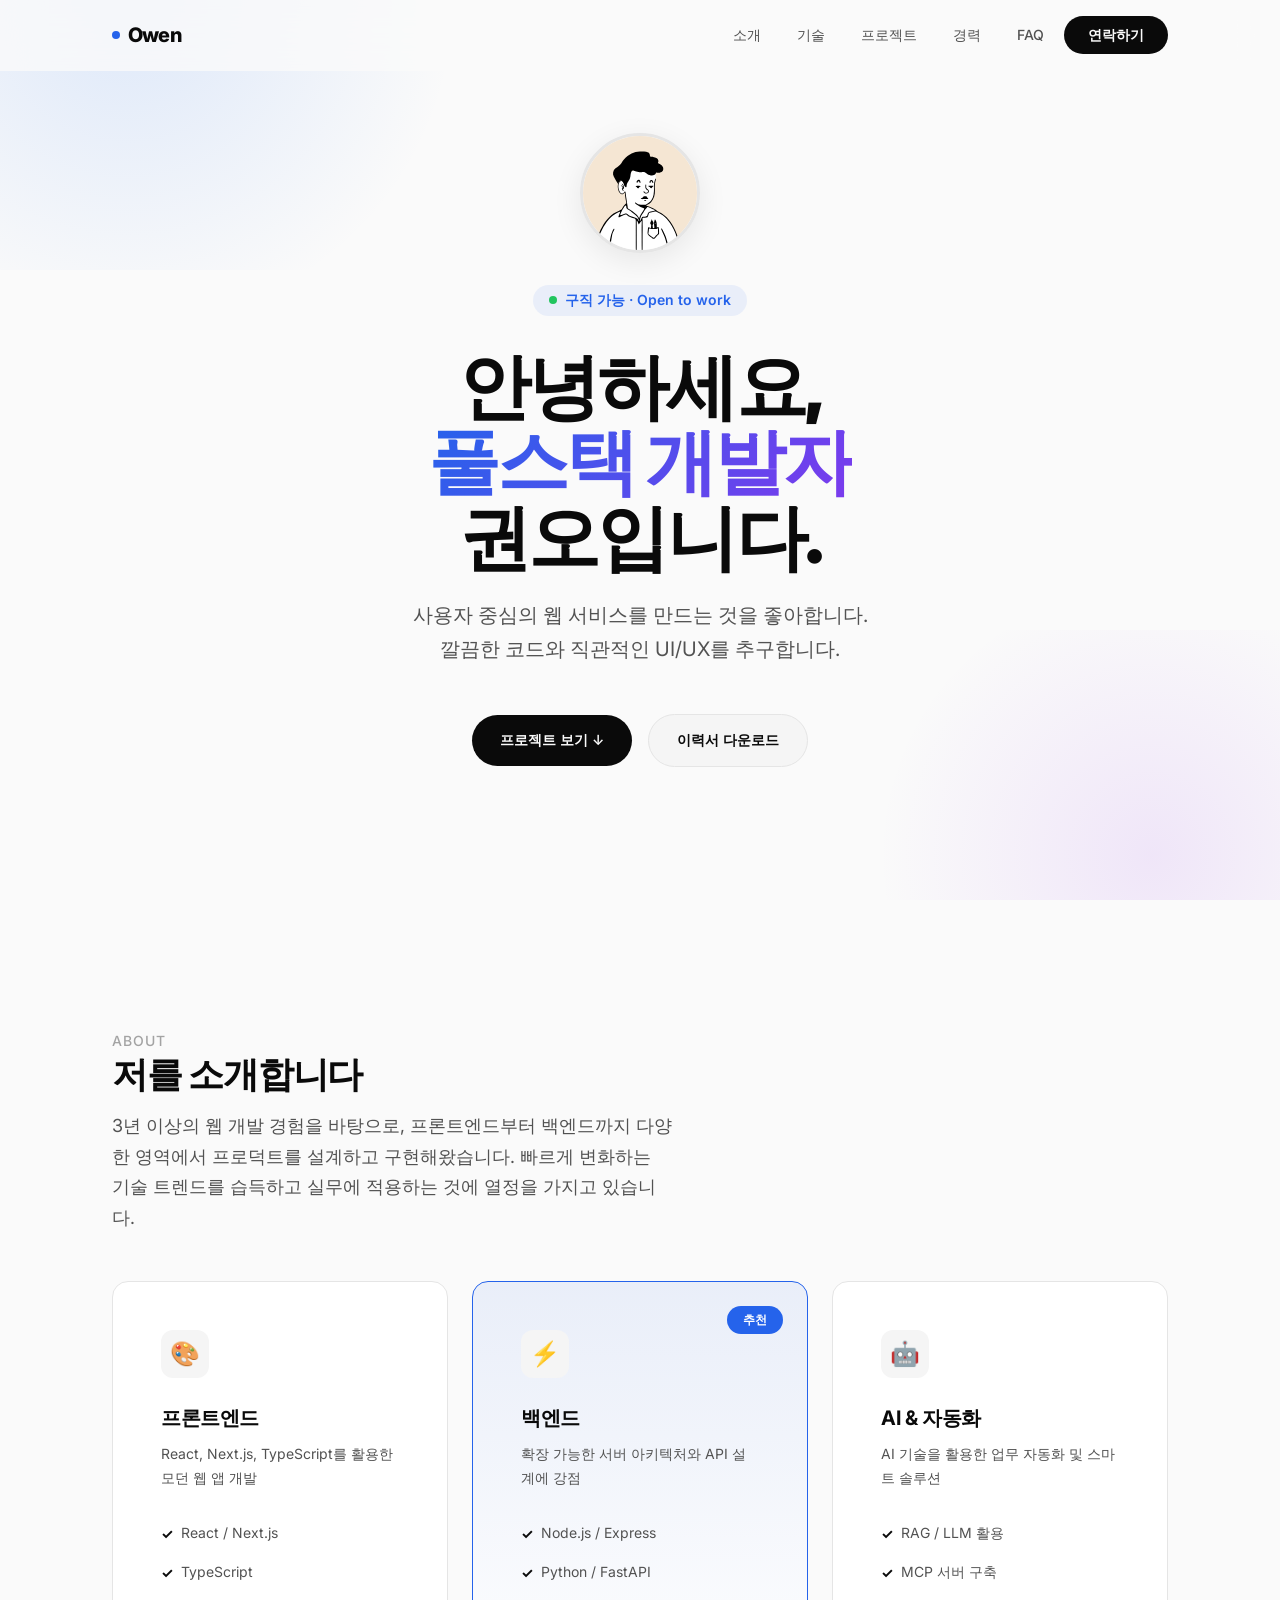
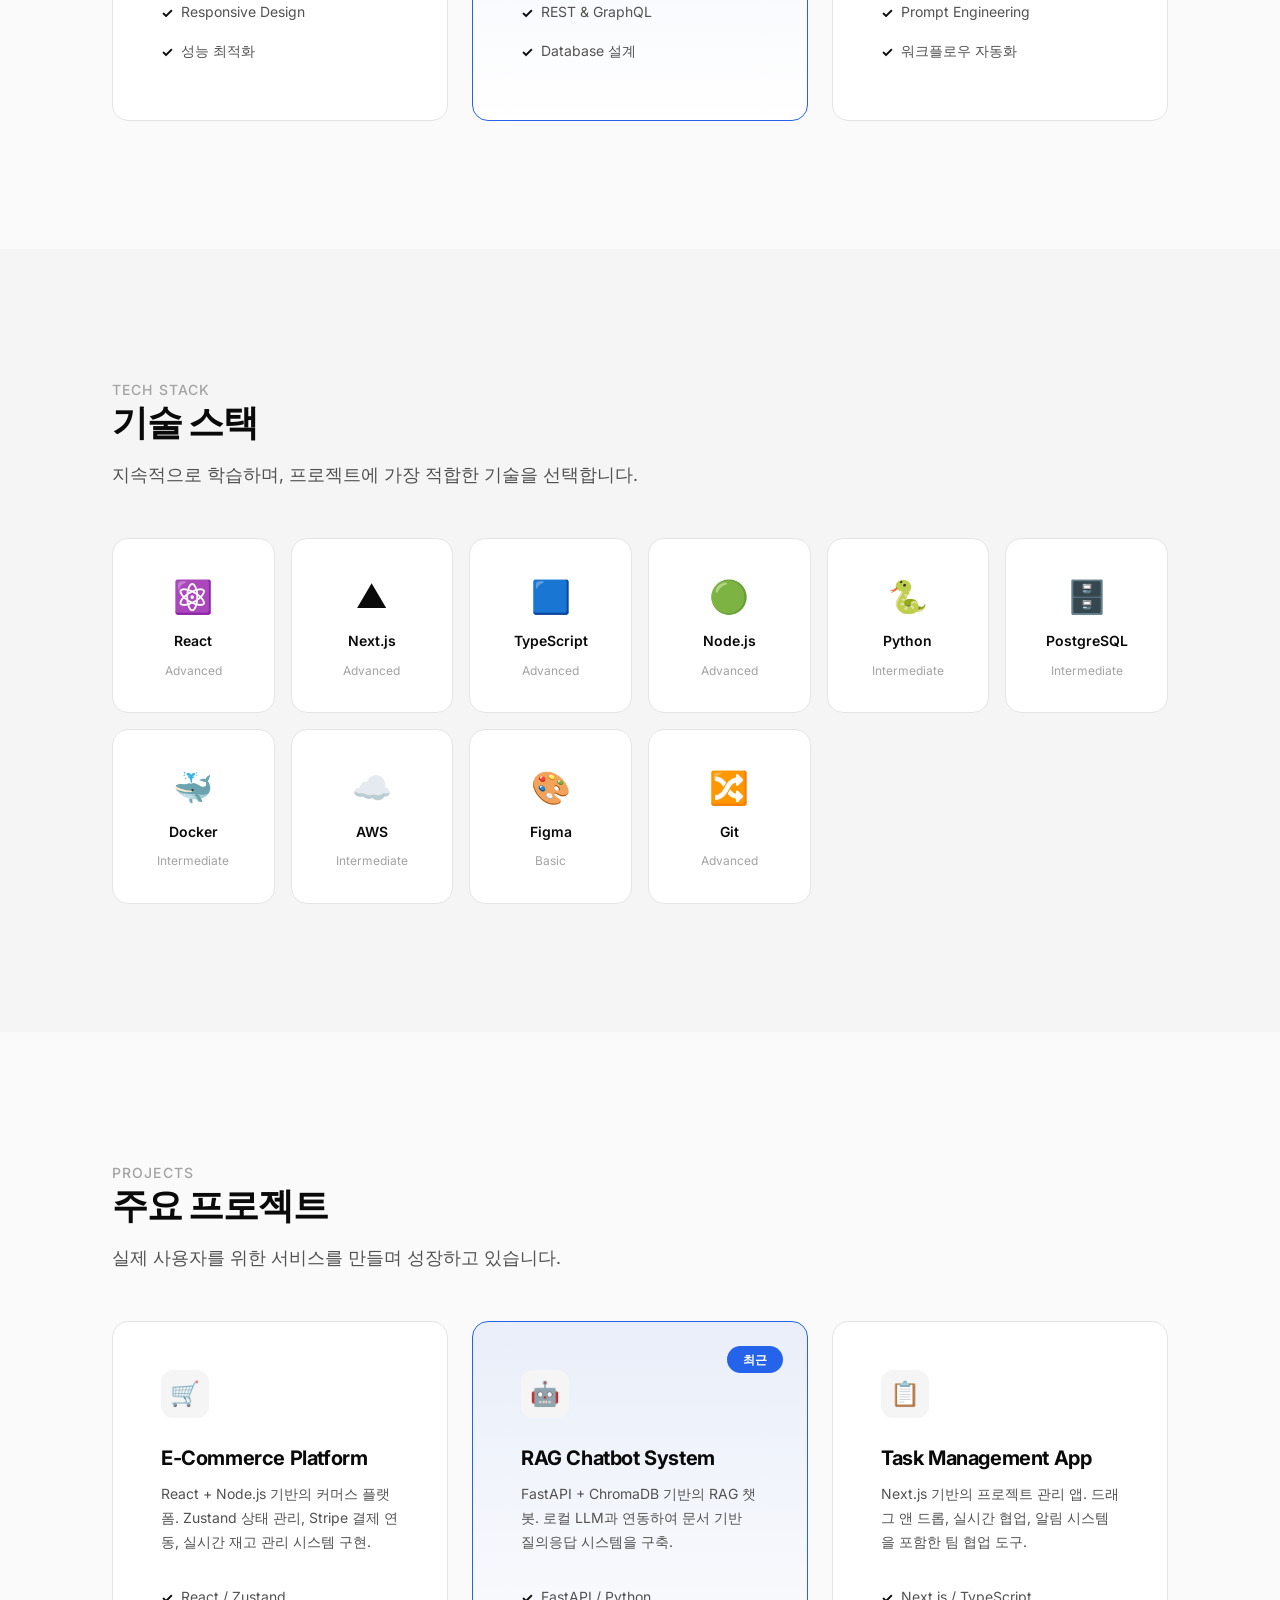
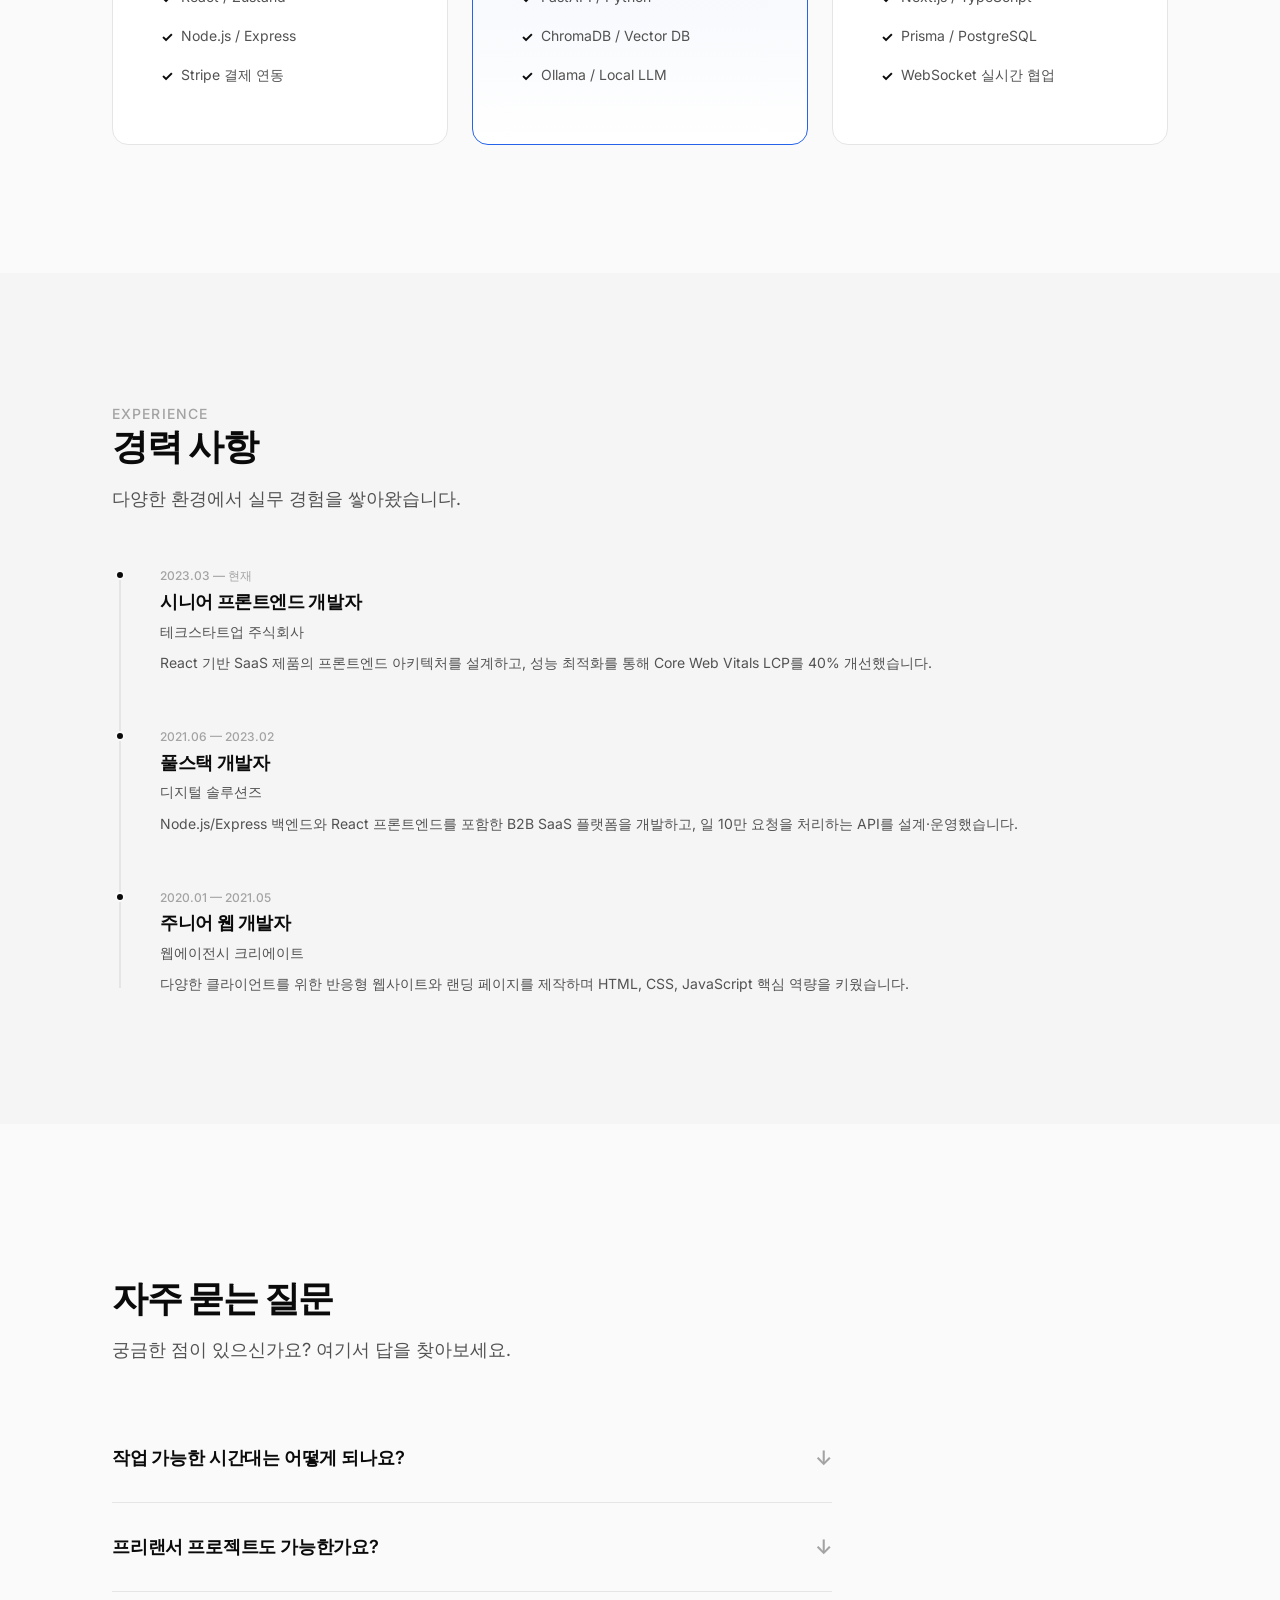
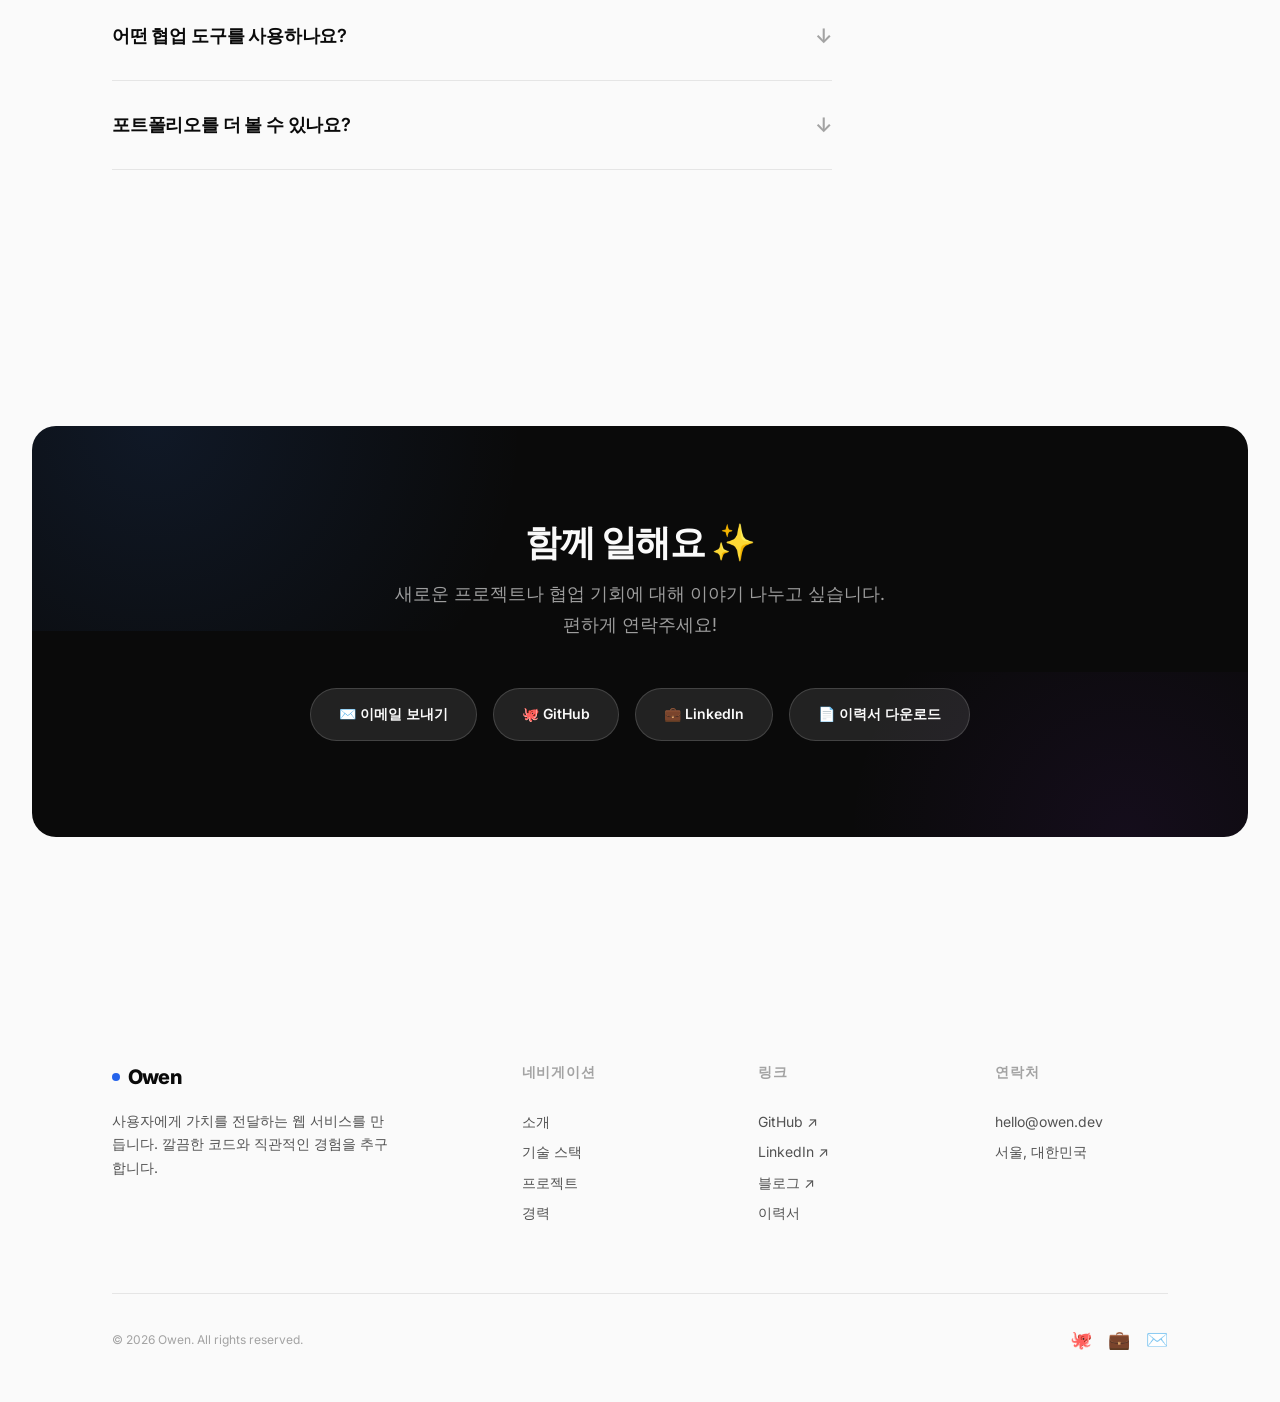
==== index.html @ 86847fd1 "첫번째 커밋" ====
<!DOCTYPE html>
<html lang="ko">
<head>
  <meta charset="UTF-8">
  <meta name="viewport" content="width=device-width, initial-scale=1.0">
  <meta name="description" content="안녕하세요, 풀스택 개발자 권오의 포트폴리오입니다. 웹 개발, AI, 그리고 사용자 경험에 열정을 가진 개발자입니다.">
  <title>권오 · 풀스택 개발자</title>
  <link rel="stylesheet" href="index.css">
</head>
<body>

  <!-- ========== Navigation ========== -->
  <nav class="nav" id="navbar">
    <div class="container nav-inner">
      <a href="#" class="nav-logo">
        <span class="logo-dot"></span> Owen
      </a>
      <div class="nav-links" id="navLinks">
        <a href="#about">소개</a>
        <a href="#skills">기술</a>
        <a href="#projects">프로젝트</a>
        <a href="#experience">경력</a>
        <a href="#faq">FAQ</a>
        <a href="#contact" class="nav-cta">연락하기</a>
      </div>
      <button class="nav-mobile-toggle" id="mobileToggle" aria-label="메뉴 열기">
        <span></span>
        <span></span>
        <span></span>
      </button>
    </div>
  </nav>

  <!-- ========== Hero Section ========== -->
  <section class="hero" id="hero">
    <div class="hero-content">
      <img src="profile.svg" alt="프로필 사진" class="hero-avatar fade-up">
      
      <div class="hero-badge fade-up stagger-1">
        <span class="pulse"></span>
        구직 가능 · Open to work
      </div>
      
      <h1 class="hero-title fade-up stagger-2">
        안녕하세요,<br>
        <span class="highlight">풀스택 개발자</span><br>
        권오입니다.
      </h1>
      
      <p class="hero-subtitle fade-up stagger-3">
        사용자 중심의 웹 서비스를 만드는 것을 좋아합니다.<br>
        깔끔한 코드와 직관적인 UI/UX를 추구합니다.
      </p>
      
      <div class="hero-actions fade-up stagger-4">
        <a href="#projects" class="btn btn-primary">
          프로젝트 보기 ↓
        </a>
        <a href="#contact" class="btn btn-secondary">
          이력서 다운로드
        </a>
      </div>
    </div>
  </section>

  <!-- ========== About Section ========== -->
  <section class="section" id="about">
    <div class="container">
      <span class="section-label fade-up">About</span>
      <h2 class="section-title fade-up stagger-1">저를 소개합니다</h2>
      <p class="section-desc fade-up stagger-2" style="margin-bottom: var(--space-2xl);">
        3년 이상의 웹 개발 경험을 바탕으로, 프론트엔드부터 백엔드까지 다양한 영역에서 
        프로덕트를 설계하고 구현해왔습니다. 빠르게 변화하는 기술 트렌드를 습득하고 
        실무에 적용하는 것에 열정을 가지고 있습니다.
      </p>

      <div class="cards-grid">
        <!-- Card 1 -->
        <div class="card fade-up stagger-1">
          <div class="card-icon">🎨</div>
          <h3 class="card-title">프론트엔드</h3>
          <p class="card-desc">React, Next.js, TypeScript를 활용한 모던 웹 앱 개발</p>
          <ul class="checklist">
            <li class="checklist-item"><span class="check">✓</span> React / Next.js</li>
            <li class="checklist-item"><span class="check">✓</span> TypeScript</li>
            <li class="checklist-item"><span class="check">✓</span> Responsive Design</li>
            <li class="checklist-item"><span class="check">✓</span> 성능 최적화</li>
          </ul>
        </div>

        <!-- Card 2 -->
        <div class="card card-featured fade-up stagger-2">
          <span class="card-badge">추천</span>
          <div class="card-icon">⚡</div>
          <h3 class="card-title">백엔드</h3>
          <p class="card-desc">확장 가능한 서버 아키텍처와 API 설계에 강점</p>
          <ul class="checklist">
            <li class="checklist-item"><span class="check">✓</span> Node.js / Express</li>
            <li class="checklist-item"><span class="check">✓</span> Python / FastAPI</li>
            <li class="checklist-item"><span class="check">✓</span> REST & GraphQL</li>
            <li class="checklist-item"><span class="check">✓</span> Database 설계</li>
          </ul>
        </div>

        <!-- Card 3 -->
        <div class="card fade-up stagger-3">
          <div class="card-icon">🤖</div>
          <h3 class="card-title">AI & 자동화</h3>
          <p class="card-desc">AI 기술을 활용한 업무 자동화 및 스마트 솔루션</p>
          <ul class="checklist">
            <li class="checklist-item"><span class="check">✓</span> RAG / LLM 활용</li>
            <li class="checklist-item"><span class="check">✓</span> MCP 서버 구축</li>
            <li class="checklist-item"><span class="check">✓</span> Prompt Engineering</li>
            <li class="checklist-item"><span class="check">✓</span> 워크플로우 자동화</li>
          </ul>
        </div>
      </div>
    </div>
  </section>

  <!-- ========== Skills Section ========== -->
  <section class="section" id="skills" style="background: var(--bg-card);">
    <div class="container">
      <span class="section-label fade-up">Tech Stack</span>
      <h2 class="section-title fade-up stagger-1">기술 스택</h2>
      <p class="section-desc fade-up stagger-2" style="margin-bottom: var(--space-2xl);">
        지속적으로 학습하며, 프로젝트에 가장 적합한 기술을 선택합니다.
      </p>

      <div class="skills-grid">
        <div class="skill-item fade-up stagger-1">
          <span class="skill-icon">⚛️</span>
          <span class="skill-name">React</span>
          <span class="skill-level">Advanced</span>
        </div>
        <div class="skill-item fade-up stagger-2">
          <span class="skill-icon">▲</span>
          <span class="skill-name">Next.js</span>
          <span class="skill-level">Advanced</span>
        </div>
        <div class="skill-item fade-up stagger-3">
          <span class="skill-icon">🟦</span>
          <span class="skill-name">TypeScript</span>
          <span class="skill-level">Advanced</span>
        </div>
        <div class="skill-item fade-up stagger-4">
          <span class="skill-icon">🟢</span>
          <span class="skill-name">Node.js</span>
          <span class="skill-level">Advanced</span>
        </div>
        <div class="skill-item fade-up stagger-5">
          <span class="skill-icon">🐍</span>
          <span class="skill-name">Python</span>
          <span class="skill-level">Intermediate</span>
        </div>
        <div class="skill-item fade-up stagger-6">
          <span class="skill-icon">🗄️</span>
          <span class="skill-name">PostgreSQL</span>
          <span class="skill-level">Intermediate</span>
        </div>
        <div class="skill-item fade-up stagger-1">
          <span class="skill-icon">🐳</span>
          <span class="skill-name">Docker</span>
          <span class="skill-level">Intermediate</span>
        </div>
        <div class="skill-item fade-up stagger-2">
          <span class="skill-icon">☁️</span>
          <span class="skill-name">AWS</span>
          <span class="skill-level">Intermediate</span>
        </div>
        <div class="skill-item fade-up stagger-3">
          <span class="skill-icon">🎨</span>
          <span class="skill-name">Figma</span>
          <span class="skill-level">Basic</span>
        </div>
        <div class="skill-item fade-up stagger-4">
          <span class="skill-icon">🔀</span>
          <span class="skill-name">Git</span>
          <span class="skill-level">Advanced</span>
        </div>
      </div>
    </div>
  </section>

  <!-- ========== Projects Section ========== -->
  <section class="section" id="projects">
    <div class="container">
      <span class="section-label fade-up">Projects</span>
      <h2 class="section-title fade-up stagger-1">주요 프로젝트</h2>
      <p class="section-desc fade-up stagger-2" style="margin-bottom: var(--space-2xl);">
        실제 사용자를 위한 서비스를 만들며 성장하고 있습니다.
      </p>

      <div class="cards-grid">
        <!-- Project 1 -->
        <div class="card fade-up stagger-1">
          <div class="card-icon">🛒</div>
          <h3 class="card-title">E-Commerce Platform</h3>
          <p class="card-desc">
            React + Node.js 기반의 커머스 플랫폼. Zustand 상태 관리, 
            Stripe 결제 연동, 실시간 재고 관리 시스템 구현.
          </p>
          <ul class="checklist">
            <li class="checklist-item"><span class="check">✓</span> React / Zustand</li>
            <li class="checklist-item"><span class="check">✓</span> Node.js / Express</li>
            <li class="checklist-item"><span class="check">✓</span> Stripe 결제 연동</li>
          </ul>
        </div>

        <!-- Project 2 -->
        <div class="card card-featured fade-up stagger-2">
          <span class="card-badge">최근</span>
          <div class="card-icon">🤖</div>
          <h3 class="card-title">RAG Chatbot System</h3>
          <p class="card-desc">
            FastAPI + ChromaDB 기반의 RAG 챗봇. 로컬 LLM과 연동하여 
            문서 기반 질의응답 시스템을 구축.
          </p>
          <ul class="checklist">
            <li class="checklist-item"><span class="check">✓</span> FastAPI / Python</li>
            <li class="checklist-item"><span class="check">✓</span> ChromaDB / Vector DB</li>
            <li class="checklist-item"><span class="check">✓</span> Ollama / Local LLM</li>
          </ul>
        </div>

        <!-- Project 3 -->
        <div class="card fade-up stagger-3">
          <div class="card-icon">📋</div>
          <h3 class="card-title">Task Management App</h3>
          <p class="card-desc">
            Next.js 기반의 프로젝트 관리 앱. 드래그 앤 드롭, 
            실시간 협업, 알림 시스템을 포함한 팀 협업 도구.
          </p>
          <ul class="checklist">
            <li class="checklist-item"><span class="check">✓</span> Next.js / TypeScript</li>
            <li class="checklist-item"><span class="check">✓</span> Prisma / PostgreSQL</li>
            <li class="checklist-item"><span class="check">✓</span> WebSocket 실시간 협업</li>
          </ul>
        </div>
      </div>
    </div>
  </section>

  <!-- ========== Experience Section ========== -->
  <section class="section" id="experience" style="background: var(--bg-card);">
    <div class="container">
      <span class="section-label fade-up">Experience</span>
      <h2 class="section-title fade-up stagger-1">경력 사항</h2>
      <p class="section-desc fade-up stagger-2" style="margin-bottom: var(--space-2xl);">
        다양한 환경에서 실무 경험을 쌓아왔습니다.
      </p>

      <div class="timeline fade-up stagger-3">
        <div class="timeline-item">
          <span class="timeline-date">2023.03 — 현재</span>
          <h3 class="timeline-title">시니어 프론트엔드 개발자</h3>
          <p class="timeline-company">테크스타트업 주식회사</p>
          <p class="timeline-desc">
            React 기반 SaaS 제품의 프론트엔드 아키텍처를 설계하고, 
            성능 최적화를 통해 Core Web Vitals LCP를 40% 개선했습니다.
          </p>
        </div>
        <div class="timeline-item">
          <span class="timeline-date">2021.06 — 2023.02</span>
          <h3 class="timeline-title">풀스택 개발자</h3>
          <p class="timeline-company">디지털 솔루션즈</p>
          <p class="timeline-desc">
            Node.js/Express 백엔드와 React 프론트엔드를 포함한 
            B2B SaaS 플랫폼을 개발하고, 일 10만 요청을 처리하는 
            API를 설계·운영했습니다.
          </p>
        </div>
        <div class="timeline-item">
          <span class="timeline-date">2020.01 — 2021.05</span>
          <h3 class="timeline-title">주니어 웹 개발자</h3>
          <p class="timeline-company">웹에이전시 크리에이트</p>
          <p class="timeline-desc">
            다양한 클라이언트를 위한 반응형 웹사이트와 랜딩 페이지를 
            제작하며 HTML, CSS, JavaScript 핵심 역량을 키웠습니다.
          </p>
        </div>
      </div>
    </div>
  </section>

  <!-- ========== FAQ Section ========== -->
  <section class="section" id="faq">
    <div class="container">
      <span class="section-label fade-up">FAQ</span>
      <h2 class="section-title fade-up stagger-1">자주 묻는 질문</h2>
      <p class="section-desc fade-up stagger-2" style="margin-bottom: var(--space-2xl);">
        궁금한 점이 있으신가요? 여기서 답을 찾아보세요.
      </p>

      <div class="faq-list fade-up stagger-3">
        <div class="faq-item" id="faq-1">
          <button class="faq-question" onclick="toggleFaq('faq-1')">
            작업 가능한 시간대는 어떻게 되나요?
            <span class="faq-arrow">↓</span>
          </button>
          <div class="faq-answer">
            <p>한국 시간(KST) 기준으로 평일 09:00~18:00에 주로 작업하며, 
            프로젝트 일정에 따라 유연하게 조정할 수 있습니다. 해외 팀과의 
            협업 경험도 풍부합니다.</p>
          </div>
        </div>

        <div class="faq-item" id="faq-2">
          <button class="faq-question" onclick="toggleFaq('faq-2')">
            프리랜서 프로젝트도 가능한가요?
            <span class="faq-arrow">↓</span>
          </button>
          <div class="faq-answer">
            <p>네, 프리랜서 프로젝트도 진행 가능합니다. 프로젝트의 범위와 
            기간에 따라 견적을 산정해 드립니다. 연락 부탁드립니다.</p>
          </div>
        </div>

        <div class="faq-item" id="faq-3">
          <button class="faq-question" onclick="toggleFaq('faq-3')">
            어떤 협업 도구를 사용하나요?
            <span class="faq-arrow">↓</span>
          </button>
          <div class="faq-answer">
            <p>Git/GitHub를 기본으로, Slack, Notion, Jira, Figma 등 
            다양한 협업 도구를 상황에 맞게 활용합니다. 팀의 기존 워크플로우에 
            빠르게 적응할 수 있습니다.</p>
          </div>
        </div>

        <div class="faq-item" id="faq-4">
          <button class="faq-question" onclick="toggleFaq('faq-4')">
            포트폴리오를 더 볼 수 있나요?
            <span class="faq-arrow">↓</span>
          </button>
          <div class="faq-answer">
            <p>GitHub에서 개인 프로젝트와 오픈소스 기여를 확인하실 수 있으며, 
            비공개 프로젝트의 경우 별도로 요청하시면 일부 내용을 공유해 드립니다.</p>
          </div>
        </div>
      </div>
    </div>
  </section>

  <!-- ========== Contact Section ========== -->
  <section class="section" id="contact">
    <div class="contact-section fade-up">
      <h2 class="section-title" style="position: relative; z-index: 1;">
        함께 일해요 ✨
      </h2>
      <p class="section-desc" style="position: relative; z-index: 1;">
        새로운 프로젝트나 협업 기회에 대해 이야기 나누고 싶습니다.<br>
        편하게 연락주세요!
      </p>
      <div class="contact-links">
        <a href="mailto:hello@owen.dev" class="contact-link">
          ✉️ 이메일 보내기
        </a>
        <a href="https://github.com" target="_blank" class="contact-link">
          🐙 GitHub
        </a>
        <a href="https://linkedin.com" target="_blank" class="contact-link">
          💼 LinkedIn
        </a>
        <a href="#" class="contact-link">
          📄 이력서 다운로드
        </a>
      </div>
    </div>
  </section>

  <!-- ========== Footer ========== -->
  <footer class="footer">
    <div class="container">
      <div class="footer-grid">
        <div class="footer-brand">
          <div class="nav-logo">
            <span class="logo-dot"></span> Owen
          </div>
          <p>사용자에게 가치를 전달하는 웹 서비스를 만듭니다. 
          깔끔한 코드와 직관적인 경험을 추구합니다.</p>
        </div>

        <div class="footer-column">
          <h4>네비게이션</h4>
          <a href="#about">소개</a>
          <a href="#skills">기술 스택</a>
          <a href="#projects">프로젝트</a>
          <a href="#experience">경력</a>
        </div>

        <div class="footer-column">
          <h4>링크</h4>
          <a href="https://github.com" target="_blank">GitHub ↗</a>
          <a href="https://linkedin.com" target="_blank">LinkedIn ↗</a>
          <a href="#">블로그 ↗</a>
          <a href="#">이력서</a>
        </div>

        <div class="footer-column">
          <h4>연락처</h4>
          <a href="mailto:hello@owen.dev">hello@owen.dev</a>
          <a href="#">서울, 대한민국</a>
        </div>
      </div>

      <div class="footer-bottom">
        <span>© 2026 Owen. All rights reserved.</span>
        <div class="footer-social">
          <a href="https://github.com" target="_blank" aria-label="GitHub">🐙</a>
          <a href="https://linkedin.com" target="_blank" aria-label="LinkedIn">💼</a>
          <a href="mailto:hello@owen.dev" aria-label="Email">✉️</a>
        </div>
      </div>
    </div>
  </footer>

  <!-- ========== Scripts ========== -->
  <script>
    // === Scroll-based navigation border ===
    const navbar = document.getElementById('navbar');
    window.addEventListener('scroll', () => {
      navbar.classList.toggle('scrolled', window.scrollY > 10);
    });

    // === Mobile menu toggle ===
    const mobileToggle = document.getElementById('mobileToggle');
    const navLinks = document.getElementById('navLinks');
    let mobileMenuOpen = false;

    mobileToggle.addEventListener('click', () => {
      mobileMenuOpen = !mobileMenuOpen;
      if (mobileMenuOpen) {
        navLinks.style.display = 'flex';
        navLinks.style.flexDirection = 'column';
        navLinks.style.position = 'absolute';
        navLinks.style.top = '100%';
        navLinks.style.left = '0';
        navLinks.style.right = '0';
        navLinks.style.background = 'rgba(250, 250, 250, 0.98)';
        navLinks.style.backdropFilter = 'blur(20px)';
        navLinks.style.padding = '1rem';
        navLinks.style.borderBottom = '1px solid var(--border)';
        navLinks.style.gap = '0.25rem';
      } else {
        navLinks.style = '';
      }
    });

    // === FAQ Accordion ===
    function toggleFaq(id) {
      const item = document.getElementById(id);
      const isActive = item.classList.contains('active');
      
      // Close all
      document.querySelectorAll('.faq-item').forEach(el => {
        el.classList.remove('active');
      });
      
      // Toggle current
      if (!isActive) {
        item.classList.add('active');
      }
    }

    // === Scroll Reveal Animation ===
    const observer = new IntersectionObserver(
      (entries) => {
        entries.forEach((entry) => {
          if (entry.isIntersecting) {
            entry.target.classList.add('visible');
          }
        });
      },
      {
        threshold: 0.1,
        rootMargin: '0px 0px -50px 0px',
      }
    );

    document.querySelectorAll('.fade-up').forEach((el) => {
      observer.observe(el);
    });

    // === Smooth scroll for nav links ===
    document.querySelectorAll('a[href^="#"]').forEach(anchor => {
      anchor.addEventListener('click', function(e) {
        const target = document.querySelector(this.getAttribute('href'));
        if (target) {
          e.preventDefault();
          target.scrollIntoView({ behavior: 'smooth', block: 'start' });
          // Close mobile menu if open
          if (mobileMenuOpen) {
            mobileMenuOpen = false;
            navLinks.style = '';
          }
        }
      });
    });
  </script>

</body>
</html>
---- index.css ----
/* ===========================
   DESIGN SYSTEM — Cursor-Inspired
   Minimalist / Clean / Premium
   =========================== */

@import url('https://fonts.googleapis.com/css2?family=Inter:wght@300;400;500;600;700;800;900&display=swap');

/* — CSS Custom Properties — */
:root {
  /* Colors */
  --bg-primary: #fafafa;
  --bg-secondary: #ffffff;
  --bg-card: #f5f5f5;
  --bg-card-hover: #efefef;
  --bg-dark: #0a0a0a;
  --bg-dark-card: #141414;
  --bg-dark-card-hover: #1a1a1a;

  --text-primary: #0a0a0a;
  --text-secondary: #525252;
  --text-muted: #a3a3a3;
  --text-inverse: #fafafa;

  --accent: #2563eb;
  --accent-hover: #1d4ed8;
  --accent-soft: rgba(37, 99, 235, 0.08);

  --border: #e5e5e5;
  --border-hover: #d4d4d4;

  --glow-blue: rgba(59, 130, 246, 0.15);
  --glow-purple: rgba(147, 51, 234, 0.1);

  /* Spacing */
  --space-xs: 0.25rem;
  --space-sm: 0.5rem;
  --space-md: 1rem;
  --space-lg: 1.5rem;
  --space-xl: 2rem;
  --space-2xl: 3rem;
  --space-3xl: 4rem;
  --space-4xl: 6rem;
  --space-5xl: 8rem;

  /* Typography */
  --font-family: 'Inter', -apple-system, BlinkMacSystemFont, 'Segoe UI', sans-serif;
  --font-size-xs: 0.75rem;
  --font-size-sm: 0.875rem;
  --font-size-base: 1rem;
  --font-size-lg: 1.125rem;
  --font-size-xl: 1.25rem;
  --font-size-2xl: 1.5rem;
  --font-size-3xl: 1.875rem;
  --font-size-4xl: 2.25rem;
  --font-size-5xl: 3rem;
  --font-size-6xl: 3.75rem;
  --font-size-hero: clamp(2.5rem, 6vw, 4.5rem);

  /* Radius */
  --radius-sm: 8px;
  --radius-md: 12px;
  --radius-lg: 16px;
  --radius-xl: 24px;
  --radius-pill: 9999px;

  /* Shadows */
  --shadow-sm: 0 1px 2px rgba(0, 0, 0, 0.04);
  --shadow-md: 0 4px 12px rgba(0, 0, 0, 0.06);
  --shadow-lg: 0 8px 30px rgba(0, 0, 0, 0.08);
  --shadow-glow: 0 0 60px var(--glow-blue), 0 0 120px var(--glow-purple);

  /* Transition */
  --transition-fast: 150ms ease;
  --transition-base: 250ms ease;
  --transition-slow: 400ms ease;
  --transition-spring: 500ms cubic-bezier(0.22, 1, 0.36, 1);
}

/* — Reset & Base — */
*,
*::before,
*::after {
  margin: 0;
  padding: 0;
  box-sizing: border-box;
}

html {
  font-size: 16px;
  scroll-behavior: smooth;
  -webkit-font-smoothing: antialiased;
  -moz-osx-font-smoothing: grayscale;
}

body {
  font-family: var(--font-family);
  color: var(--text-primary);
  background-color: var(--bg-primary);
  line-height: 1.6;
  overflow-x: hidden;
}

a {
  color: inherit;
  text-decoration: none;
}

img {
  max-width: 100%;
  display: block;
}

ul, ol {
  list-style: none;
}

/* — Layout — */
.container {
  max-width: 1120px;
  margin: 0 auto;
  padding: 0 var(--space-xl);
}

.section {
  padding: var(--space-5xl) 0;
}

.section-label {
  font-size: var(--font-size-sm);
  font-weight: 500;
  color: var(--text-muted);
  text-transform: uppercase;
  letter-spacing: 0.08em;
  margin-bottom: var(--space-lg);
}

.section-title {
  font-size: var(--font-size-4xl);
  font-weight: 800;
  line-height: 1.15;
  letter-spacing: -0.03em;
  margin-bottom: var(--space-md);
}

.section-desc {
  font-size: var(--font-size-lg);
  color: var(--text-secondary);
  max-width: 560px;
  line-height: 1.7;
}

/* — Navigation — */
.nav {
  position: fixed;
  top: 0;
  left: 0;
  right: 0;
  z-index: 100;
  padding: var(--space-md) 0;
  background: rgba(250, 250, 250, 0.8);
  backdrop-filter: blur(20px);
  -webkit-backdrop-filter: blur(20px);
  border-bottom: 1px solid transparent;
  transition: border-color var(--transition-base);
}

.nav.scrolled {
  border-bottom-color: var(--border);
}

.nav-inner {
  display: flex;
  align-items: center;
  justify-content: space-between;
}

.nav-logo {
  font-size: var(--font-size-xl);
  font-weight: 800;
  letter-spacing: -0.04em;
  display: flex;
  align-items: center;
  gap: var(--space-sm);
}

.nav-logo .logo-dot {
  width: 8px;
  height: 8px;
  background: var(--accent);
  border-radius: 50%;
  display: inline-block;
}

.nav-links {
  display: flex;
  align-items: center;
  gap: var(--space-xs);
}

.nav-links a {
  padding: var(--space-sm) var(--space-md);
  font-size: var(--font-size-sm);
  font-weight: 500;
  color: var(--text-secondary);
  border-radius: var(--radius-pill);
  transition: all var(--transition-fast);
}

.nav-links a:hover {
  color: var(--text-primary);
  background: var(--bg-card);
}

.nav-cta {
  padding: var(--space-sm) var(--space-lg) !important;
  background: var(--bg-dark) !important;
  color: var(--text-inverse) !important;
  border-radius: var(--radius-pill) !important;
  font-weight: 600 !important;
}

.nav-cta:hover {
  background: #1a1a1a !important;
  transform: translateY(-1px);
}

.nav-mobile-toggle {
  display: none;
  width: 40px;
  height: 40px;
  border: none;
  background: none;
  cursor: pointer;
  flex-direction: column;
  align-items: center;
  justify-content: center;
  gap: 5px;
}

.nav-mobile-toggle span {
  display: block;
  width: 20px;
  height: 2px;
  background: var(--text-primary);
  border-radius: 2px;
  transition: all var(--transition-base);
}

/* — Hero — */
.hero {
  min-height: 100vh;
  display: flex;
  align-items: center;
  justify-content: center;
  text-align: center;
  padding: var(--space-5xl) 0;
  position: relative;
  overflow: hidden;
}

.hero::before {
  content: '';
  position: absolute;
  top: -30%;
  left: -20%;
  width: 60%;
  height: 60%;
  background: radial-gradient(circle, var(--glow-blue) 0%, transparent 70%);
  pointer-events: none;
  animation: float 8s ease-in-out infinite;
}

.hero::after {
  content: '';
  position: absolute;
  bottom: -20%;
  right: -15%;
  width: 50%;
  height: 50%;
  background: radial-gradient(circle, var(--glow-purple) 0%, transparent 70%);
  pointer-events: none;
  animation: float 10s ease-in-out infinite reverse;
}

@keyframes float {
  0%, 100% { transform: translate(0, 0) scale(1); }
  33% { transform: translate(30px, -20px) scale(1.05); }
  66% { transform: translate(-15px, 15px) scale(0.95); }
}

.hero-content {
  position: relative;
  z-index: 1;
  max-width: 800px;
}

.hero-avatar {
  width: 120px;
  height: 120px;
  border-radius: 50%;
  object-fit: cover;
  margin: 0 auto var(--space-xl);
  border: 3px solid var(--border);
  box-shadow: var(--shadow-lg);
  transition: transform var(--transition-spring);
}

.hero-avatar:hover {
  transform: scale(1.05) rotate(2deg);
}

.hero-badge {
  display: inline-flex;
  align-items: center;
  gap: var(--space-sm);
  padding: var(--space-xs) var(--space-md);
  background: var(--accent-soft);
  color: var(--accent);
  border-radius: var(--radius-pill);
  font-size: var(--font-size-sm);
  font-weight: 600;
  margin-bottom: var(--space-xl);
}

.hero-badge .pulse {
  width: 8px;
  height: 8px;
  background: #22c55e;
  border-radius: 50%;
  animation: pulse 2s ease-in-out infinite;
}

@keyframes pulse {
  0%, 100% { opacity: 1; transform: scale(1); }
  50% { opacity: 0.5; transform: scale(1.3); }
}

.hero-title {
  font-size: var(--font-size-hero);
  font-weight: 900;
  letter-spacing: -0.04em;
  line-height: 1.05;
  margin-bottom: var(--space-lg);
}

.hero-title .highlight {
  background: linear-gradient(135deg, var(--accent), #7c3aed);
  -webkit-background-clip: text;
  -webkit-text-fill-color: transparent;
  background-clip: text;
}

.hero-subtitle {
  font-size: var(--font-size-xl);
  color: var(--text-secondary);
  line-height: 1.7;
  max-width: 600px;
  margin: 0 auto var(--space-2xl);
}

.hero-actions {
  display: flex;
  align-items: center;
  justify-content: center;
  gap: var(--space-md);
  flex-wrap: wrap;
}

/* — Buttons — */
.btn {
  display: inline-flex;
  align-items: center;
  gap: var(--space-sm);
  padding: 14px 28px;
  font-family: var(--font-family);
  font-size: var(--font-size-sm);
  font-weight: 600;
  border-radius: var(--radius-pill);
  border: none;
  cursor: pointer;
  transition: all var(--transition-base);
  text-decoration: none;
}

.btn-primary {
  background: var(--bg-dark);
  color: var(--text-inverse);
}

.btn-primary:hover {
  background: #1a1a1a;
  transform: translateY(-2px);
  box-shadow: var(--shadow-md);
}

.btn-secondary {
  background: var(--bg-card);
  color: var(--text-primary);
  border: 1px solid var(--border);
}

.btn-secondary:hover {
  background: var(--bg-card-hover);
  border-color: var(--border-hover);
  transform: translateY(-2px);
}

/* — Cards Grid — */
.cards-grid {
  display: grid;
  grid-template-columns: repeat(auto-fit, minmax(300px, 1fr));
  gap: var(--space-lg);
}

.card {
  background: var(--bg-secondary);
  border: 1px solid var(--border);
  border-radius: var(--radius-lg);
  padding: var(--space-2xl);
  transition: all var(--transition-spring);
  position: relative;
  overflow: hidden;
}

.card:hover {
  border-color: var(--border-hover);
  transform: translateY(-4px);
  box-shadow: var(--shadow-lg);
}

.card-icon {
  width: 48px;
  height: 48px;
  border-radius: var(--radius-md);
  background: var(--bg-card);
  display: flex;
  align-items: center;
  justify-content: center;
  font-size: 1.5rem;
  margin-bottom: var(--space-lg);
}

.card-title {
  font-size: var(--font-size-xl);
  font-weight: 700;
  letter-spacing: -0.02em;
  margin-bottom: var(--space-sm);
}

.card-desc {
  font-size: var(--font-size-sm);
  color: var(--text-secondary);
  line-height: 1.7;
}

.card-featured {
  border-color: var(--accent);
  background: linear-gradient(to bottom, var(--accent-soft), var(--bg-secondary));
}

.card-featured .card-badge {
  position: absolute;
  top: var(--space-lg);
  right: var(--space-lg);
  padding: var(--space-xs) var(--space-md);
  background: var(--accent);
  color: white;
  border-radius: var(--radius-pill);
  font-size: var(--font-size-xs);
  font-weight: 600;
}

/* — Checklist Style (Cursor-inspired) — */
.checklist {
  margin-top: var(--space-lg);
}

.checklist-item {
  display: flex;
  align-items: flex-start;
  gap: var(--space-sm);
  padding: var(--space-sm) 0;
  font-size: var(--font-size-sm);
  color: var(--text-secondary);
}

.checklist-item .check {
  color: var(--text-primary);
  font-weight: 700;
  flex-shrink: 0;
  margin-top: 1px;
}

/* — Skills Section — */
.skills-grid {
  display: grid;
  grid-template-columns: repeat(auto-fit, minmax(140px, 1fr));
  gap: var(--space-md);
}

.skill-item {
  display: flex;
  flex-direction: column;
  align-items: center;
  gap: var(--space-sm);
  padding: var(--space-xl) var(--space-md);
  background: var(--bg-secondary);
  border: 1px solid var(--border);
  border-radius: var(--radius-lg);
  transition: all var(--transition-spring);
  cursor: default;
}

.skill-item:hover {
  transform: translateY(-4px);
  border-color: var(--border-hover);
  box-shadow: var(--shadow-md);
}

.skill-icon {
  font-size: 2rem;
}

.skill-name {
  font-size: var(--font-size-sm);
  font-weight: 600;
  text-align: center;
}

.skill-level {
  font-size: var(--font-size-xs);
  color: var(--text-muted);
}

/* — Timeline / Experience — */
.timeline {
  position: relative;
  padding-left: var(--space-2xl);
}

.timeline::before {
  content: '';
  position: absolute;
  left: 7px;
  top: 8px;
  bottom: 8px;
  width: 2px;
  background: var(--border);
}

.timeline-item {
  position: relative;
  padding-bottom: var(--space-2xl);
}

.timeline-item:last-child {
  padding-bottom: 0;
}

.timeline-item::before {
  content: '';
  position: absolute;
  left: calc(-1 * var(--space-2xl) + 3px);
  top: 8px;
  width: 10px;
  height: 10px;
  background: var(--bg-dark);
  border-radius: 50%;
  border: 2px solid var(--bg-primary);
}

.timeline-date {
  font-size: var(--font-size-xs);
  color: var(--text-muted);
  font-weight: 500;
  margin-bottom: var(--space-xs);
}

.timeline-title {
  font-size: var(--font-size-lg);
  font-weight: 700;
  letter-spacing: -0.02em;
  margin-bottom: var(--space-xs);
}

.timeline-company {
  font-size: var(--font-size-sm);
  color: var(--text-secondary);
  margin-bottom: var(--space-sm);
}

.timeline-desc {
  font-size: var(--font-size-sm);
  color: var(--text-secondary);
  line-height: 1.7;
}

/* — FAQ / Accordion — */
.faq-list {
  max-width: 720px;
}

.faq-item {
  border-bottom: 1px solid var(--border);
}

.faq-question {
  width: 100%;
  display: flex;
  align-items: center;
  justify-content: space-between;
  padding: var(--space-xl) 0;
  font-family: var(--font-family);
  font-size: var(--font-size-lg);
  font-weight: 600;
  letter-spacing: -0.01em;
  background: none;
  border: none;
  cursor: pointer;
  text-align: left;
  color: var(--text-primary);
  transition: color var(--transition-fast);
}

.faq-question:hover {
  color: var(--text-secondary);
}

.faq-arrow {
  font-size: var(--font-size-xl);
  transition: transform var(--transition-base);
  color: var(--text-muted);
}

.faq-item.active .faq-arrow {
  transform: rotate(180deg);
}

.faq-answer {
  max-height: 0;
  overflow: hidden;
  transition: max-height var(--transition-slow), padding var(--transition-slow);
}

.faq-item.active .faq-answer {
  max-height: 300px;
  padding-bottom: var(--space-xl);
}

.faq-answer p {
  font-size: var(--font-size-sm);
  color: var(--text-secondary);
  line-height: 1.8;
}

/* — Contact Section — */
.contact-section {
  background: var(--bg-dark);
  color: var(--text-inverse);
  border-radius: var(--radius-xl);
  padding: var(--space-4xl);
  text-align: center;
  position: relative;
  overflow: hidden;
  margin: 0 var(--space-xl);
}

.contact-section::before {
  content: '';
  position: absolute;
  top: -50%;
  left: -30%;
  width: 80%;
  height: 100%;
  background: radial-gradient(circle, rgba(59, 130, 246, 0.12) 0%, transparent 70%);
  pointer-events: none;
}

.contact-section::after {
  content: '';
  position: absolute;
  bottom: -40%;
  right: -20%;
  width: 60%;
  height: 80%;
  background: radial-gradient(circle, rgba(147, 51, 234, 0.08) 0%, transparent 70%);
  pointer-events: none;
}

.contact-section .section-title {
  color: var(--text-inverse);
}

.contact-section .section-desc {
  color: rgba(255, 255, 255, 0.6);
  margin: 0 auto var(--space-2xl);
}

.contact-links {
  display: flex;
  align-items: center;
  justify-content: center;
  gap: var(--space-md);
  flex-wrap: wrap;
  position: relative;
  z-index: 1;
}

.contact-link {
  display: inline-flex;
  align-items: center;
  gap: var(--space-sm);
  padding: 14px 28px;
  background: rgba(255, 255, 255, 0.1);
  border: 1px solid rgba(255, 255, 255, 0.15);
  color: var(--text-inverse);
  border-radius: var(--radius-pill);
  font-size: var(--font-size-sm);
  font-weight: 600;
  transition: all var(--transition-base);
}

.contact-link:hover {
  background: rgba(255, 255, 255, 0.18);
  border-color: rgba(255, 255, 255, 0.3);
  transform: translateY(-2px);
}

/* — Footer — */
.footer {
  padding: var(--space-4xl) 0 var(--space-2xl);
}

.footer-grid {
  display: grid;
  grid-template-columns: 2fr repeat(3, 1fr);
  gap: var(--space-3xl);
  margin-bottom: var(--space-3xl);
}

.footer-brand {
  max-width: 280px;
}

.footer-brand .nav-logo {
  margin-bottom: var(--space-md);
}

.footer-brand p {
  font-size: var(--font-size-sm);
  color: var(--text-secondary);
  line-height: 1.7;
}

.footer-column h4 {
  font-size: var(--font-size-sm);
  font-weight: 600;
  margin-bottom: var(--space-lg);
  color: var(--text-muted);
  text-transform: uppercase;
  letter-spacing: 0.06em;
}

.footer-column a {
  display: block;
  font-size: var(--font-size-sm);
  color: var(--text-secondary);
  padding: var(--space-xs) 0;
  transition: color var(--transition-fast);
}

.footer-column a:hover {
  color: var(--text-primary);
}

.footer-bottom {
  display: flex;
  align-items: center;
  justify-content: space-between;
  padding-top: var(--space-xl);
  border-top: 1px solid var(--border);
  font-size: var(--font-size-xs);
  color: var(--text-muted);
}

.footer-social {
  display: flex;
  gap: var(--space-md);
}

.footer-social a {
  color: var(--text-muted);
  transition: color var(--transition-fast);
  font-size: var(--font-size-lg);
}

.footer-social a:hover {
  color: var(--text-primary);
}

/* — Animations — */
.fade-up {
  opacity: 0;
  transform: translateY(30px);
  transition: opacity 0.7s ease, transform 0.7s ease;
}

.fade-up.visible {
  opacity: 1;
  transform: translateY(0);
}

.stagger-1 { transition-delay: 0.1s; }
.stagger-2 { transition-delay: 0.2s; }
.stagger-3 { transition-delay: 0.3s; }
.stagger-4 { transition-delay: 0.4s; }
.stagger-5 { transition-delay: 0.5s; }
.stagger-6 { transition-delay: 0.6s; }

/* — Responsive — */
@media (max-width: 768px) {
  .nav-links {
    display: none;
  }

  .nav-mobile-toggle {
    display: flex;
  }

  .hero-title {
    font-size: clamp(2rem, 8vw, 3rem);
  }

  .hero-subtitle {
    font-size: var(--font-size-base);
  }

  .hero-actions {
    flex-direction: column;
  }

  .cards-grid {
    grid-template-columns: 1fr;
  }

  .skills-grid {
    grid-template-columns: repeat(3, 1fr);
  }

  .footer-grid {
    grid-template-columns: 1fr 1fr;
    gap: var(--space-xl);
  }

  .contact-section {
    padding: var(--space-2xl);
    margin: 0 var(--space-md);
  }

  .section {
    padding: var(--space-3xl) 0;
  }

  .container {
    padding: 0 var(--space-md);
  }

  .footer-bottom {
    flex-direction: column;
    gap: var(--space-md);
    text-align: center;
  }
}

@media (max-width: 480px) {
  .skills-grid {
    grid-template-columns: repeat(2, 1fr);
  }

  .footer-grid {
    grid-template-columns: 1fr;
  }
}
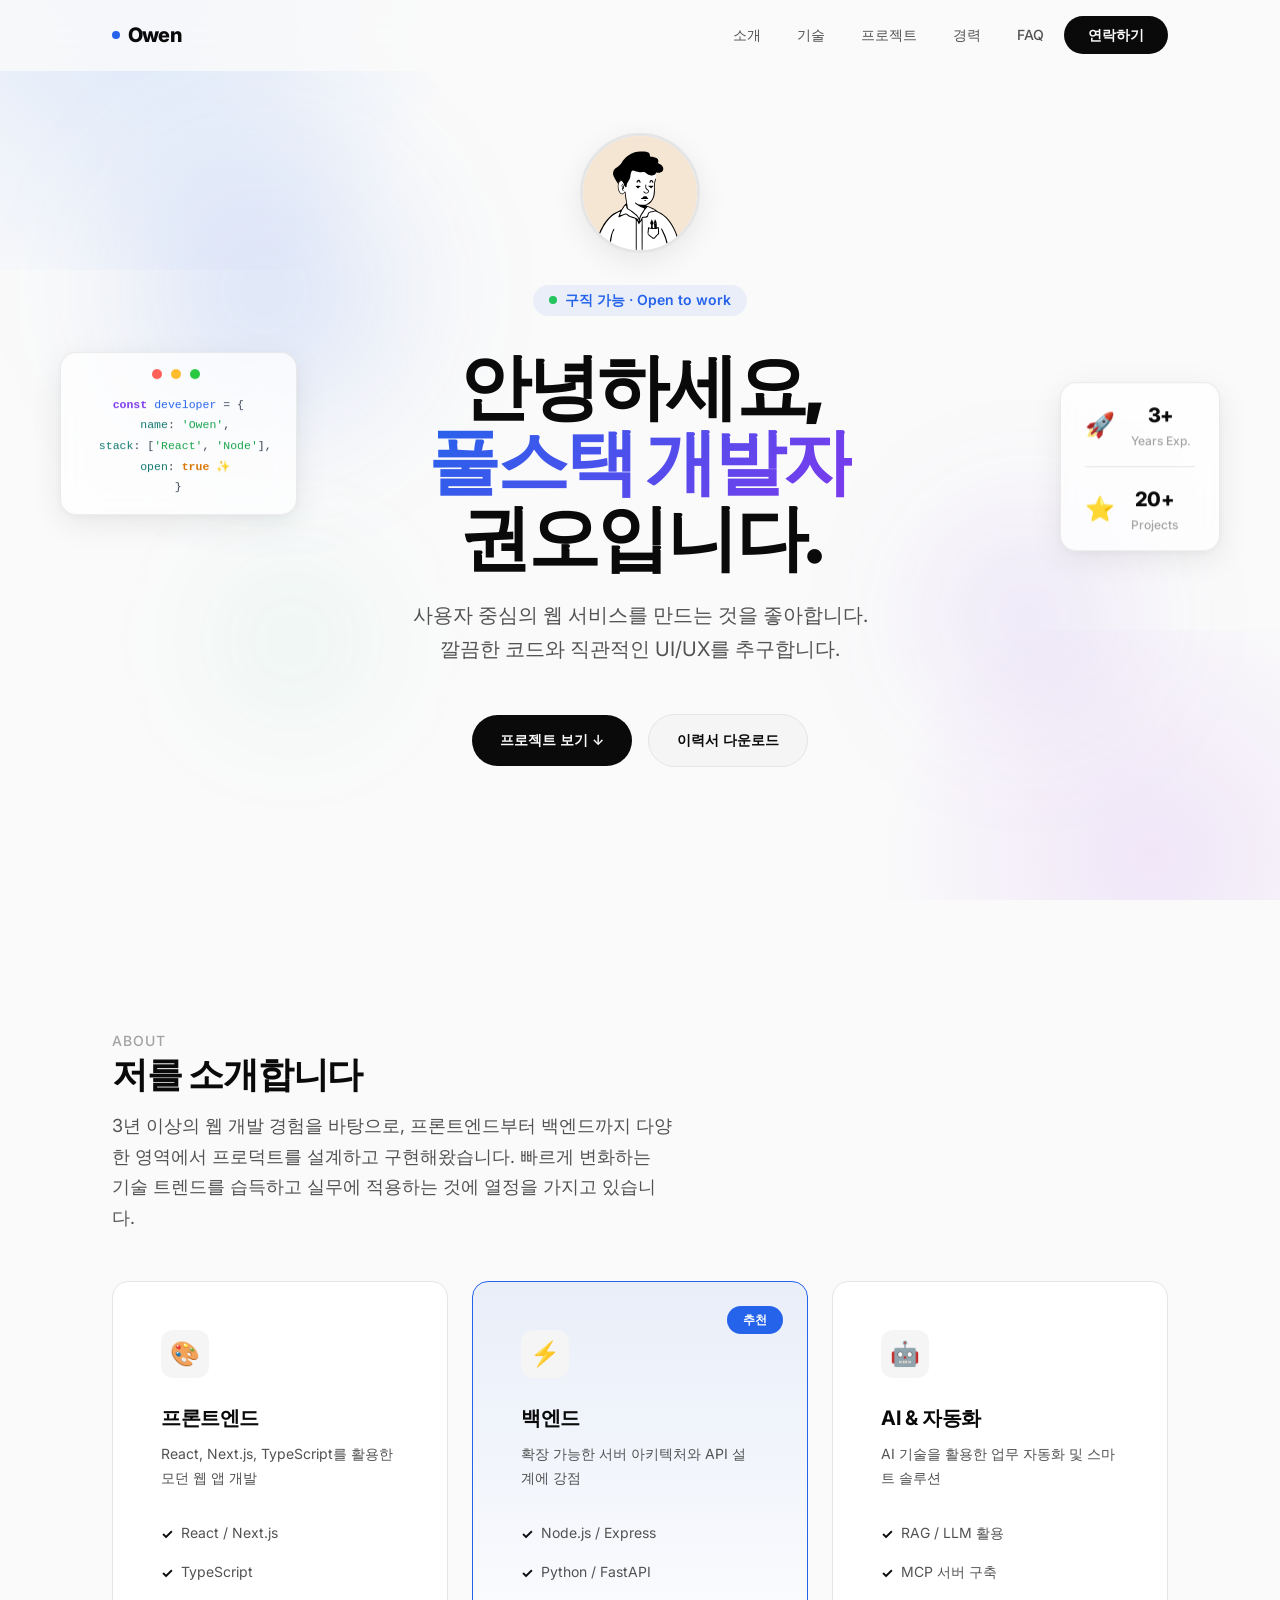
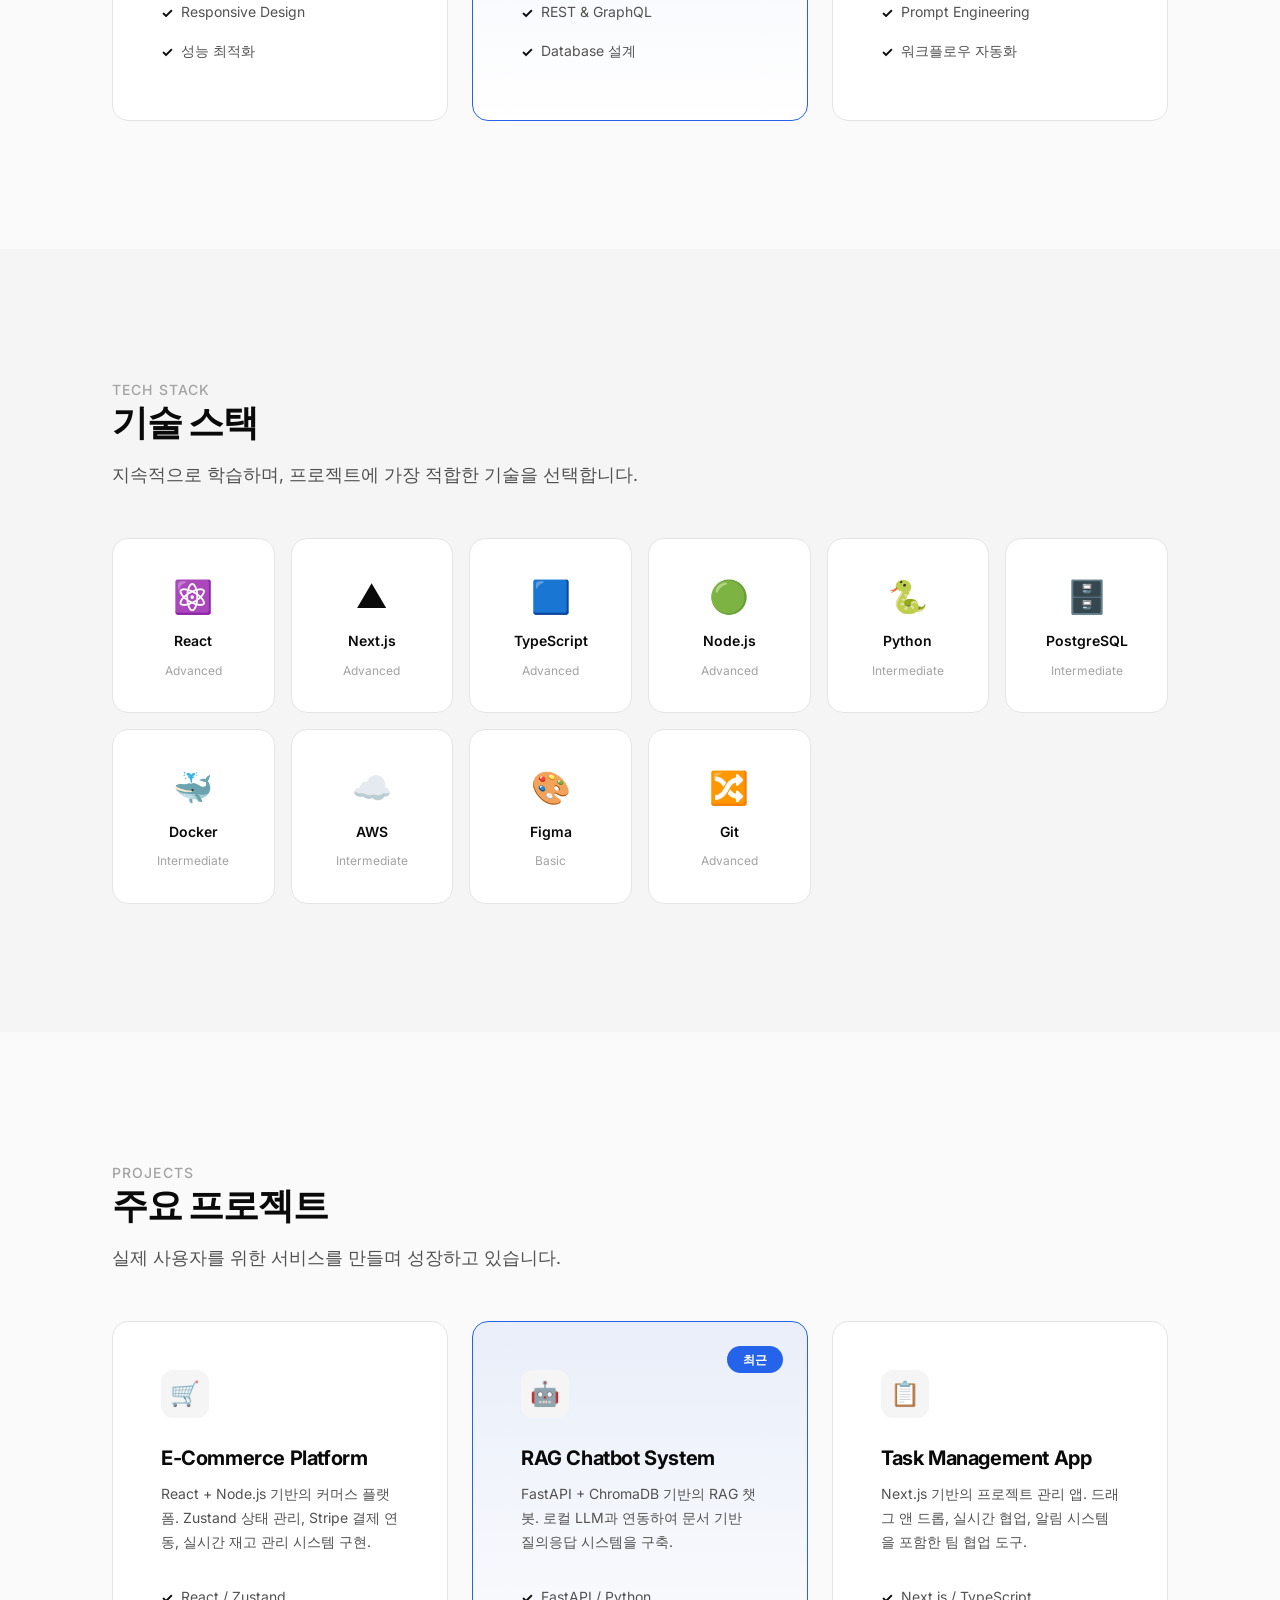
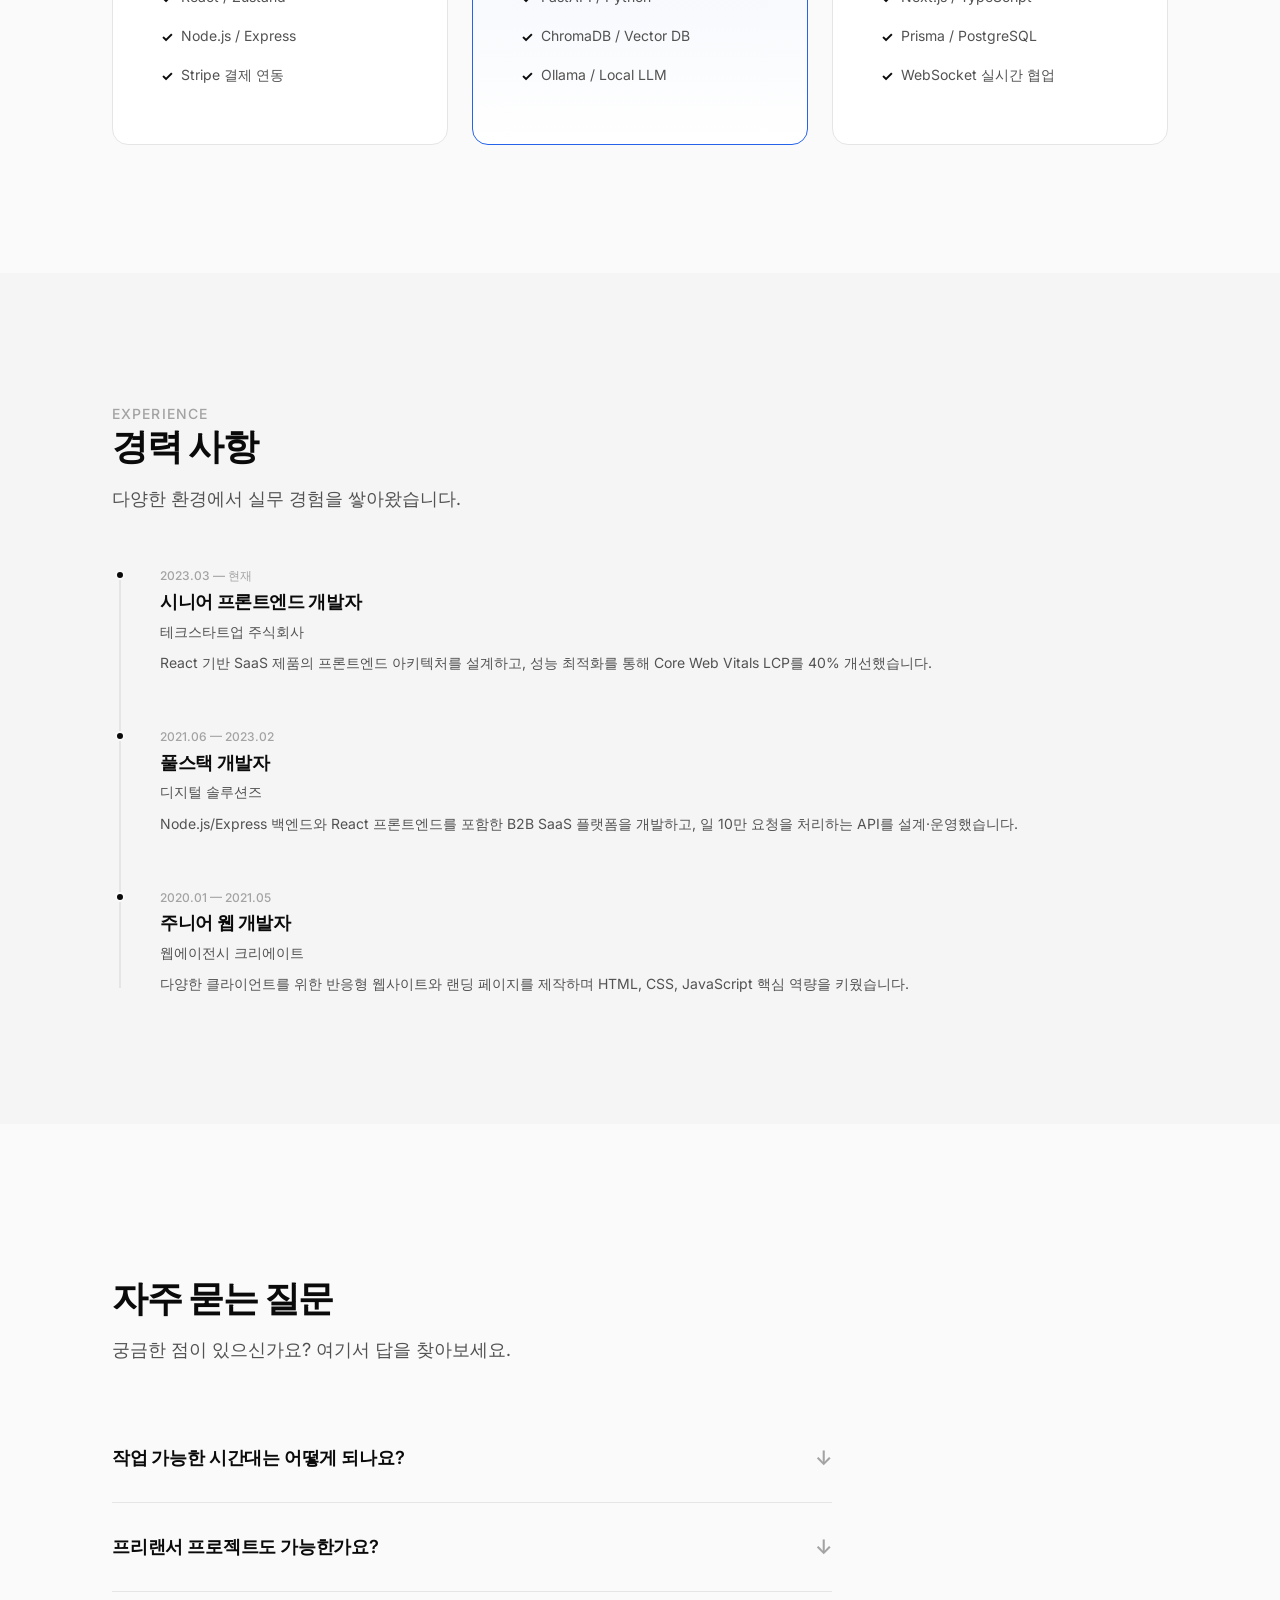
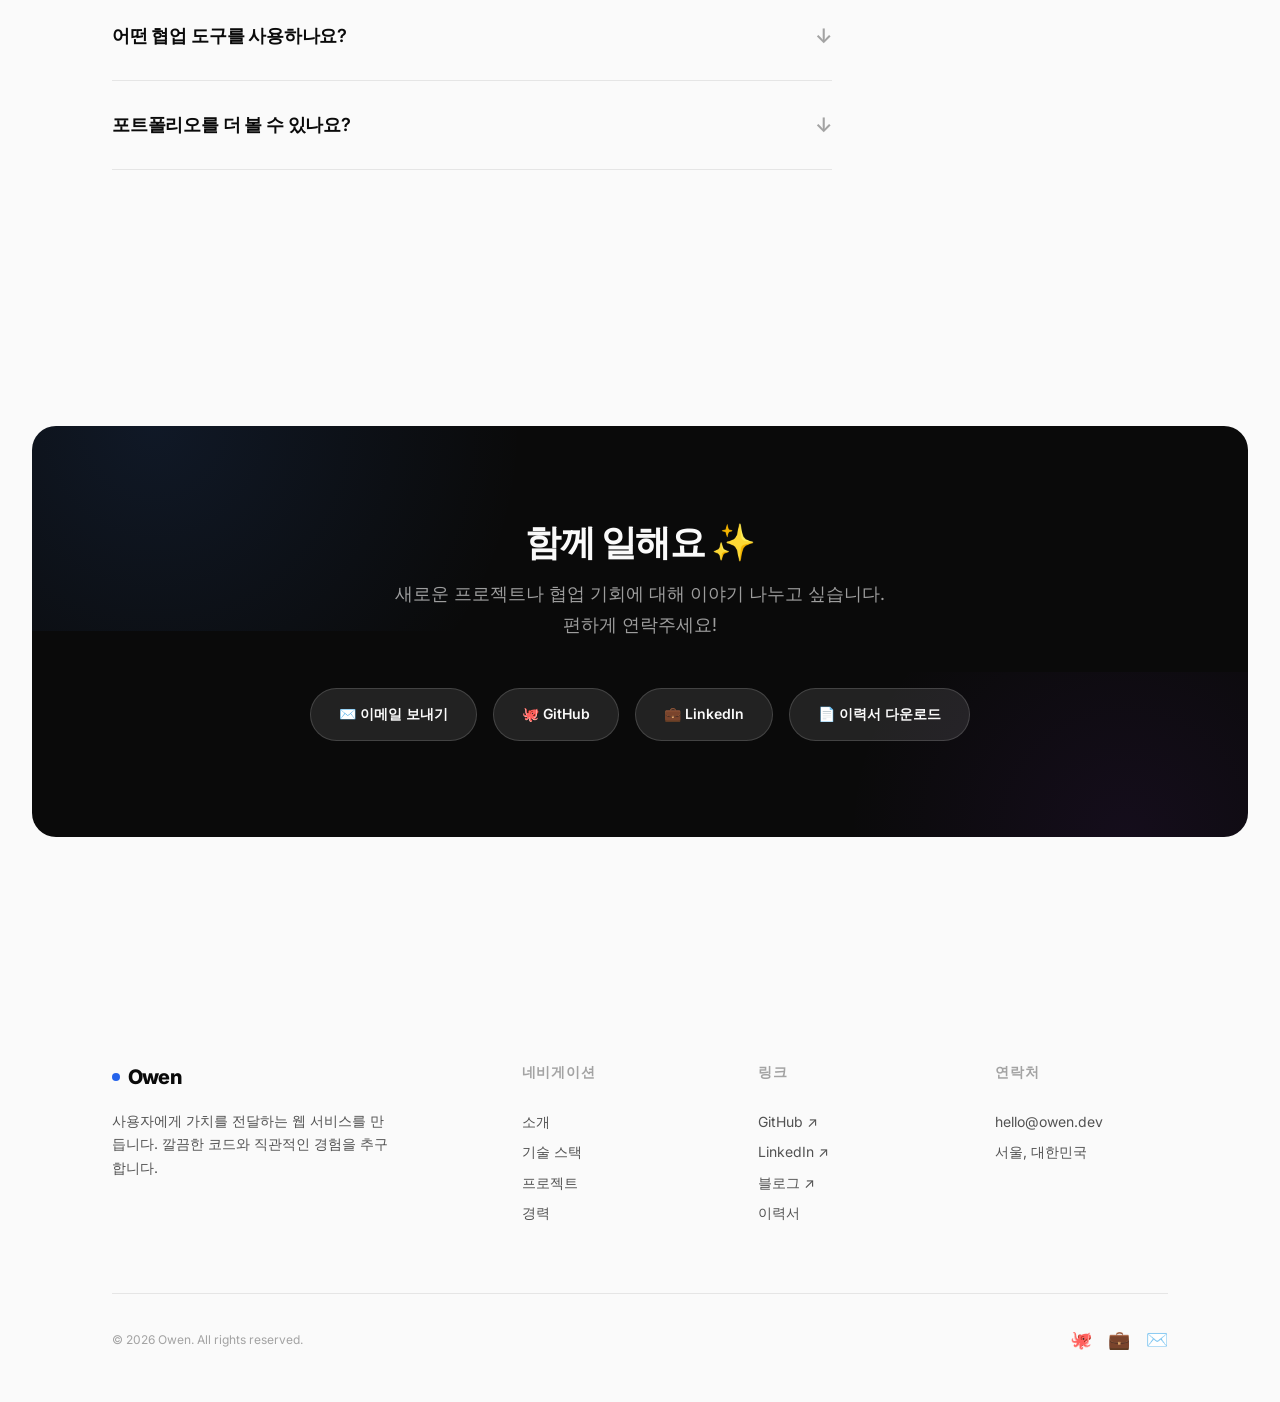
==== commit b33dfcd1: "feat(ui): Hero 섹션에 유동적인 시각적 요소 및 애니메이션 추가 Hero 섹션의 시각적 풍부함을 위해 배경용 Orb 요소와 플로팅 카드(코드, 통계)를 추가하였습니다. " ====
--- a/index.html
+++ b/index.html
@@ -4,7 +4,7 @@
   <meta charset="UTF-8">
   <meta name="viewport" content="width=device-width, initial-scale=1.0">
   <meta name="description" content="안녕하세요, 풀스택 개발자 권오의 포트폴리오입니다. 웹 개발, AI, 그리고 사용자 경험에 열정을 가진 개발자입니다.">
-  <title>권오 · 풀스택 개발자</title>
+  <title>권오신· 풀스택 개발자!!!</title>
   <link rel="stylesheet" href="index.css">
 </head>
 <body>
@@ -23,7 +23,7 @@
         <a href="#faq">FAQ</a>
         <a href="#contact" class="nav-cta">연락하기</a>
       </div>
-      <button class="nav-mobile-toggle" id="mobileToggle" aria-label="메뉴 열기">
+      <button class="nav-mobile-toggle" id="mobileToggle" aria-label="메뉴 열기" aria-expanded="false" aria-controls="navLinks">
         <span></span>
         <span></span>
         <span></span>
@@ -33,6 +33,47 @@
 
   <!-- ========== Hero Section ========== -->
   <section class="hero" id="hero">
+
+    <!-- Floating decoration elements -->
+    <div class="hero-orb hero-orb-1" aria-hidden="true"></div>
+    <div class="hero-orb hero-orb-2" aria-hidden="true"></div>
+    <div class="hero-orb hero-orb-3" aria-hidden="true"></div>
+
+    <!-- Floating code card -->
+    <div class="hero-float-card hero-float-card-left" aria-hidden="true">
+      <div class="float-card-inner">
+        <span class="float-card-dot is-red"></span>
+        <span class="float-card-dot is-yellow"></span>
+        <span class="float-card-dot is-green"></span>
+        <pre class="float-card-code"><span class="c-kw">const</span> <span class="c-fn">developer</span> = {
+  <span class="c-key">name</span>: <span class="c-str">'Owen'</span>,
+  <span class="c-key">stack</span>: [<span class="c-str">'React'</span>, <span class="c-str">'Node'</span>],
+  <span class="c-key">open</span>: <span class="c-bool">true</span> ✨
+}</pre>
+      </div>
+    </div>
+
+    <!-- Floating stats card -->
+    <div class="hero-float-card hero-float-card-right" aria-hidden="true">
+      <div class="float-card-inner float-card-stats">
+        <div class="stat-row">
+          <span class="stat-icon">🚀</span>
+          <div>
+            <div class="stat-value">3+</div>
+            <div class="stat-label">Years Exp.</div>
+          </div>
+        </div>
+        <div class="stat-divider"></div>
+        <div class="stat-row">
+          <span class="stat-icon">⭐</span>
+          <div>
+            <div class="stat-value">20+</div>
+            <div class="stat-label">Projects</div>
+          </div>
+        </div>
+      </div>
+    </div>
+
     <div class="hero-content">
       <img src="profile.svg" alt="프로필 사진" class="hero-avatar fade-up">
       
@@ -294,7 +335,7 @@
 
       <div class="faq-list fade-up stagger-3">
         <div class="faq-item" id="faq-1">
-          <button class="faq-question" onclick="toggleFaq('faq-1')">
+          <button class="faq-question">
             작업 가능한 시간대는 어떻게 되나요?
             <span class="faq-arrow">↓</span>
           </button>
@@ -306,7 +347,7 @@
         </div>
 
         <div class="faq-item" id="faq-2">
-          <button class="faq-question" onclick="toggleFaq('faq-2')">
+          <button class="faq-question">
             프리랜서 프로젝트도 가능한가요?
             <span class="faq-arrow">↓</span>
           </button>
@@ -317,7 +358,7 @@
         </div>
 
         <div class="faq-item" id="faq-3">
-          <button class="faq-question" onclick="toggleFaq('faq-3')">
+          <button class="faq-question">
             어떤 협업 도구를 사용하나요?
             <span class="faq-arrow">↓</span>
           </button>
@@ -329,7 +370,7 @@
         </div>
 
         <div class="faq-item" id="faq-4">
-          <button class="faq-question" onclick="toggleFaq('faq-4')">
+          <button class="faq-question">
             포트폴리오를 더 볼 수 있나요?
             <span class="faq-arrow">↓</span>
           </button>
@@ -426,42 +467,30 @@
     // === Mobile menu toggle ===
     const mobileToggle = document.getElementById('mobileToggle');
     const navLinks = document.getElementById('navLinks');
-    let mobileMenuOpen = false;
 
     mobileToggle.addEventListener('click', () => {
-      mobileMenuOpen = !mobileMenuOpen;
-      if (mobileMenuOpen) {
-        navLinks.style.display = 'flex';
-        navLinks.style.flexDirection = 'column';
-        navLinks.style.position = 'absolute';
-        navLinks.style.top = '100%';
-        navLinks.style.left = '0';
-        navLinks.style.right = '0';
-        navLinks.style.background = 'rgba(250, 250, 250, 0.98)';
-        navLinks.style.backdropFilter = 'blur(20px)';
-        navLinks.style.padding = '1rem';
-        navLinks.style.borderBottom = '1px solid var(--border)';
-        navLinks.style.gap = '0.25rem';
-      } else {
-        navLinks.style = '';
-      }
+      const isExpanded = mobileToggle.getAttribute('aria-expanded') === 'true';
+      mobileToggle.setAttribute('aria-expanded', !isExpanded);
+      navLinks.classList.toggle('active');
     });
 
     // === FAQ Accordion ===
-    function toggleFaq(id) {
-      const item = document.getElementById(id);
-      const isActive = item.classList.contains('active');
-      
-      // Close all
-      document.querySelectorAll('.faq-item').forEach(el => {
-        el.classList.remove('active');
+    document.querySelectorAll('.faq-item').forEach(item => {
+      const button = item.querySelector('.faq-question');
+      button.addEventListener('click', () => {
+        const isActive = item.classList.contains('active');
+        
+        // Close all
+        document.querySelectorAll('.faq-item').forEach(el => {
+          el.classList.remove('active');
+        });
+        
+        // Toggle current if it wasn't already active
+        if (!isActive) {
+          item.classList.add('active');
+        }
       });
-      
-      // Toggle current
-      if (!isActive) {
-        item.classList.add('active');
-      }
-    }
+    });
 
     // === Scroll Reveal Animation ===
     const observer = new IntersectionObserver(
@@ -490,9 +519,9 @@
           e.preventDefault();
           target.scrollIntoView({ behavior: 'smooth', block: 'start' });
           // Close mobile menu if open
-          if (mobileMenuOpen) {
-            mobileMenuOpen = false;
-            navLinks.style = '';
+          if (mobileToggle.getAttribute('aria-expanded') === 'true') {
+            mobileToggle.setAttribute('aria-expanded', 'false');
+            navLinks.classList.remove('active');
           }
         }
       });
--- a/index.css
+++ b/index.css
@@ -798,6 +798,162 @@
   color: var(--text-primary);
 }
 
+
+/* — Hero Floating Elements — */
+.hero-orb {
+  position: absolute;
+  border-radius: 50%;
+  pointer-events: none;
+  filter: blur(60px);
+}
+
+.hero-orb-1 {
+  width: 400px;
+  height: 400px;
+  background: radial-gradient(circle, rgba(37, 99, 235, 0.18) 0%, transparent 70%);
+  top: 10%;
+  left: 5%;
+  animation: orbFloat1 12s ease-in-out infinite;
+}
+
+.hero-orb-2 {
+  width: 300px;
+  height: 300px;
+  background: radial-gradient(circle, rgba(124, 58, 237, 0.14) 0%, transparent 70%);
+  bottom: 15%;
+  right: 8%;
+  animation: orbFloat2 9s ease-in-out infinite;
+}
+
+.hero-orb-3 {
+  width: 200px;
+  height: 200px;
+  background: radial-gradient(circle, rgba(16, 185, 129, 0.12) 0%, transparent 70%);
+  top: 60%;
+  left: 15%;
+  animation: orbFloat3 14s ease-in-out infinite;
+}
+
+@keyframes orbFloat1 {
+  0%, 100% { transform: translate(0, 0) scale(1); }
+  33%       { transform: translate(40px, -30px) scale(1.08); }
+  66%       { transform: translate(-20px, 20px) scale(0.94); }
+}
+@keyframes orbFloat2 {
+  0%, 100% { transform: translate(0, 0) scale(1); }
+  40%       { transform: translate(-30px, 25px) scale(1.06); }
+  75%       { transform: translate(20px, -15px) scale(0.96); }
+}
+@keyframes orbFloat3 {
+  0%, 100% { transform: translate(0, 0) scale(1); }
+  50%       { transform: translate(25px, -40px) scale(1.1); }
+}
+
+/* Floating cards wrapper */
+.hero-float-card {
+  position: absolute;
+  z-index: 2;
+  pointer-events: none;
+}
+
+.hero-float-card-left {
+  left: clamp(10px, 5vw, 60px);
+  top: 50%;
+  transform: translateY(-60%);
+  animation: floatCardLeft 7s ease-in-out infinite;
+}
+
+.hero-float-card-right {
+  right: clamp(10px, 5vw, 60px);
+  top: 50%;
+  transform: translateY(-40%);
+  animation: floatCardRight 8s ease-in-out infinite;
+}
+
+@keyframes floatCardLeft {
+  0%, 100% { transform: translateY(-60%) rotate(-2deg); }
+  50%       { transform: translateY(-68%) rotate(1deg); }
+}
+@keyframes floatCardRight {
+  0%, 100% { transform: translateY(-40%) rotate(2deg); }
+  50%       { transform: translateY(-32%) rotate(-1deg); }
+}
+
+.float-card-inner {
+  background: rgba(255, 255, 255, 0.7);
+  backdrop-filter: blur(16px);
+  -webkit-backdrop-filter: blur(16px);
+  border: 1px solid rgba(229, 229, 229, 0.8);
+  border-radius: var(--radius-lg);
+  padding: var(--space-md) var(--space-lg);
+  box-shadow: 0 8px 32px rgba(0, 0, 0, 0.08), 0 2px 8px rgba(0, 0, 0, 0.04);
+  min-width: 220px;
+}
+
+/* dot row */
+.float-card-dot {
+  display: inline-block;
+  width: 10px;
+  height: 10px;
+  border-radius: 50%;
+  margin-right: 5px;
+  margin-bottom: var(--space-sm);
+}
+.float-card-dot.is-red    { background: #ff5f57; }
+.float-card-dot.is-yellow { background: #febc2e; }
+.float-card-dot.is-green  { background: #28c840; }
+
+/* code snippet */
+.float-card-code {
+  font-family: 'Menlo', 'Consolas', 'Monaco', monospace;
+  font-size: 0.72rem;
+  line-height: 1.8;
+  color: #374151;
+  white-space: pre;
+}
+.float-card-code .c-kw   { color: #7c3aed; font-weight: 600; }
+.float-card-code .c-fn   { color: #2563eb; }
+.float-card-code .c-key  { color: #0f766e; }
+.float-card-code .c-str  { color: #16a34a; }
+.float-card-code .c-bool { color: #d97706; font-weight: 600; }
+
+/* stats card */
+.float-card-stats {
+  min-width: 160px;
+  display: flex;
+  flex-direction: column;
+  gap: var(--space-md);
+}
+
+.stat-row {
+  display: flex;
+  align-items: center;
+  gap: var(--space-md);
+}
+
+.stat-icon {
+  font-size: 1.5rem;
+  line-height: 1;
+}
+
+.stat-value {
+  font-size: var(--font-size-xl);
+  font-weight: 800;
+  letter-spacing: -0.03em;
+  color: var(--text-primary);
+}
+
+.stat-label {
+  font-size: var(--font-size-xs);
+  color: var(--text-muted);
+  font-weight: 500;
+}
+
+.stat-divider {
+  height: 1px;
+  background: var(--border);
+}
+
 /* — Animations — */
 .fade-up {
   opacity: 0;
@@ -818,7 +974,17 @@
 .stagger-6 { transition-delay: 0.6s; }
 
 /* — Responsive — */
+@media (max-width: 1080px) {
+  .hero-float-card {
+    display: none;
+  }
+}
+
 @media (max-width: 768px) {
+  .hero-orb {
+    display: none;
+  }
+
   .nav-links {
     display: none;
   }
